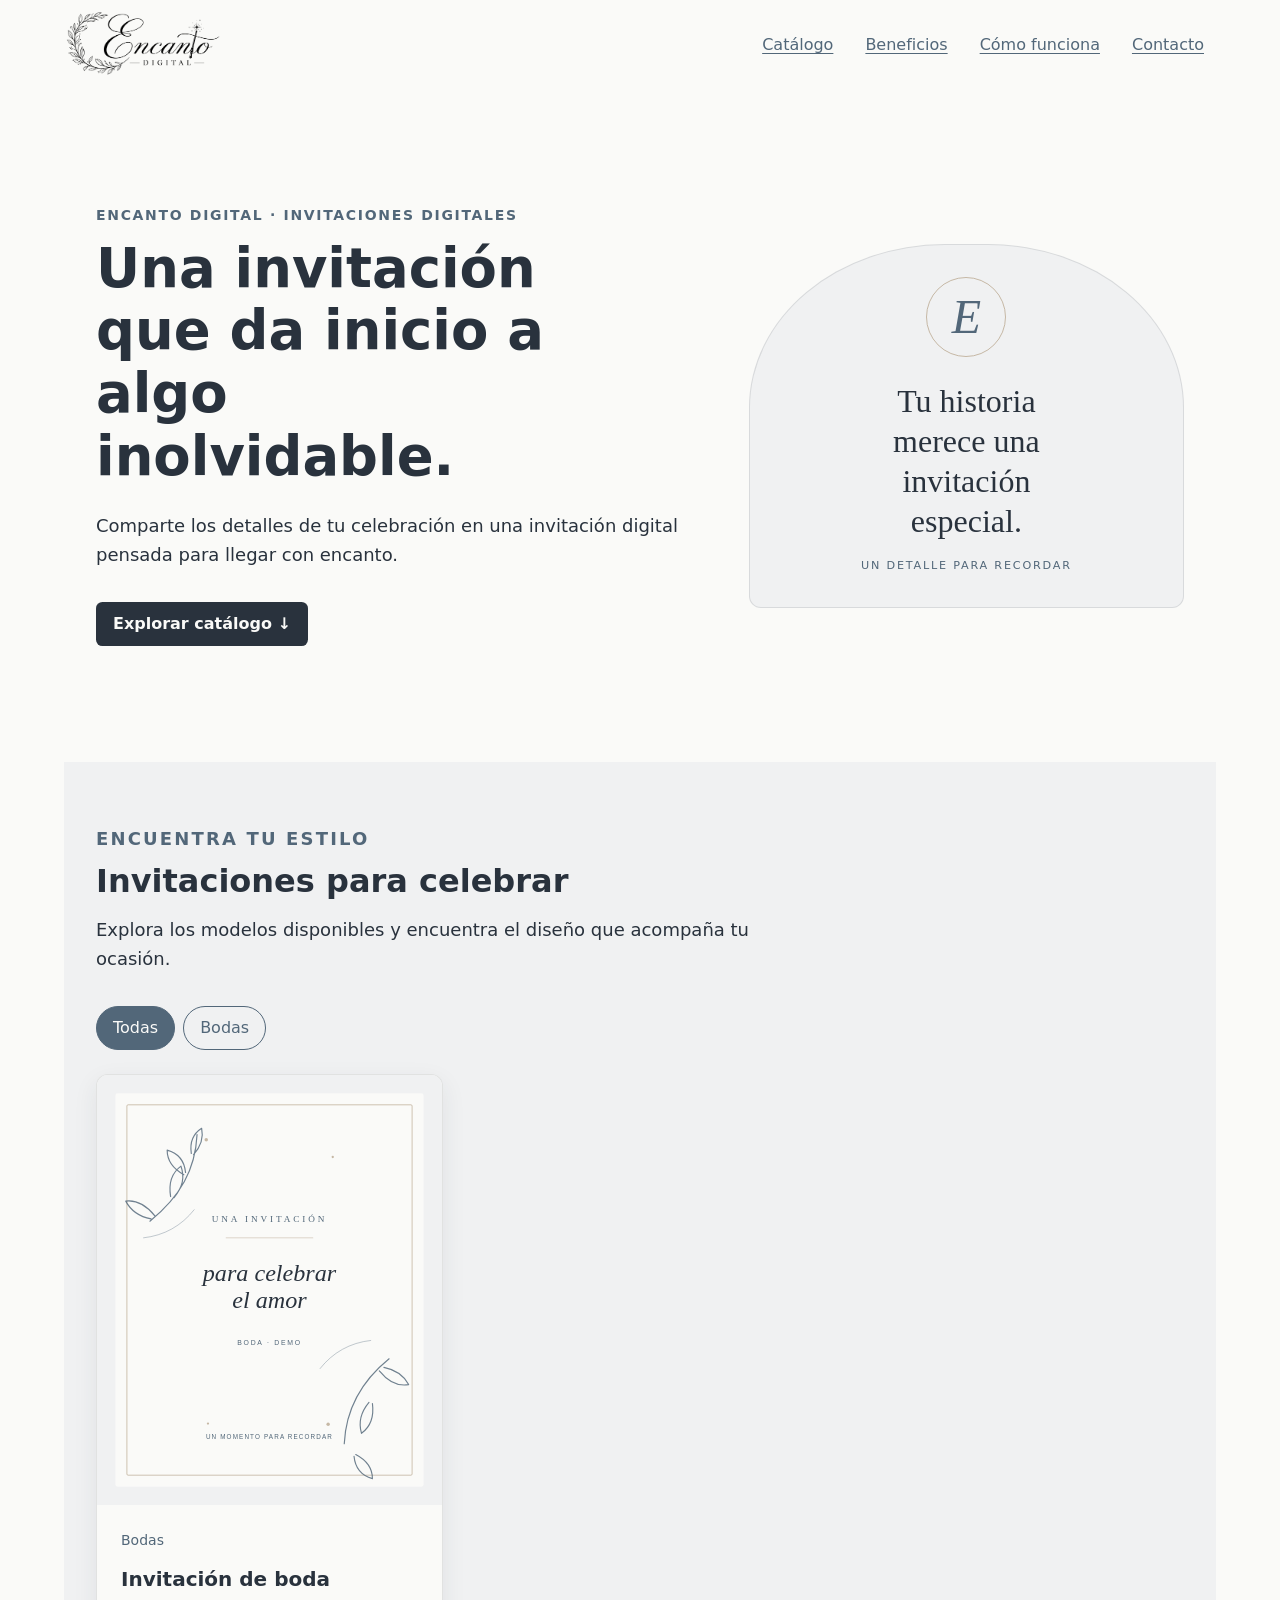
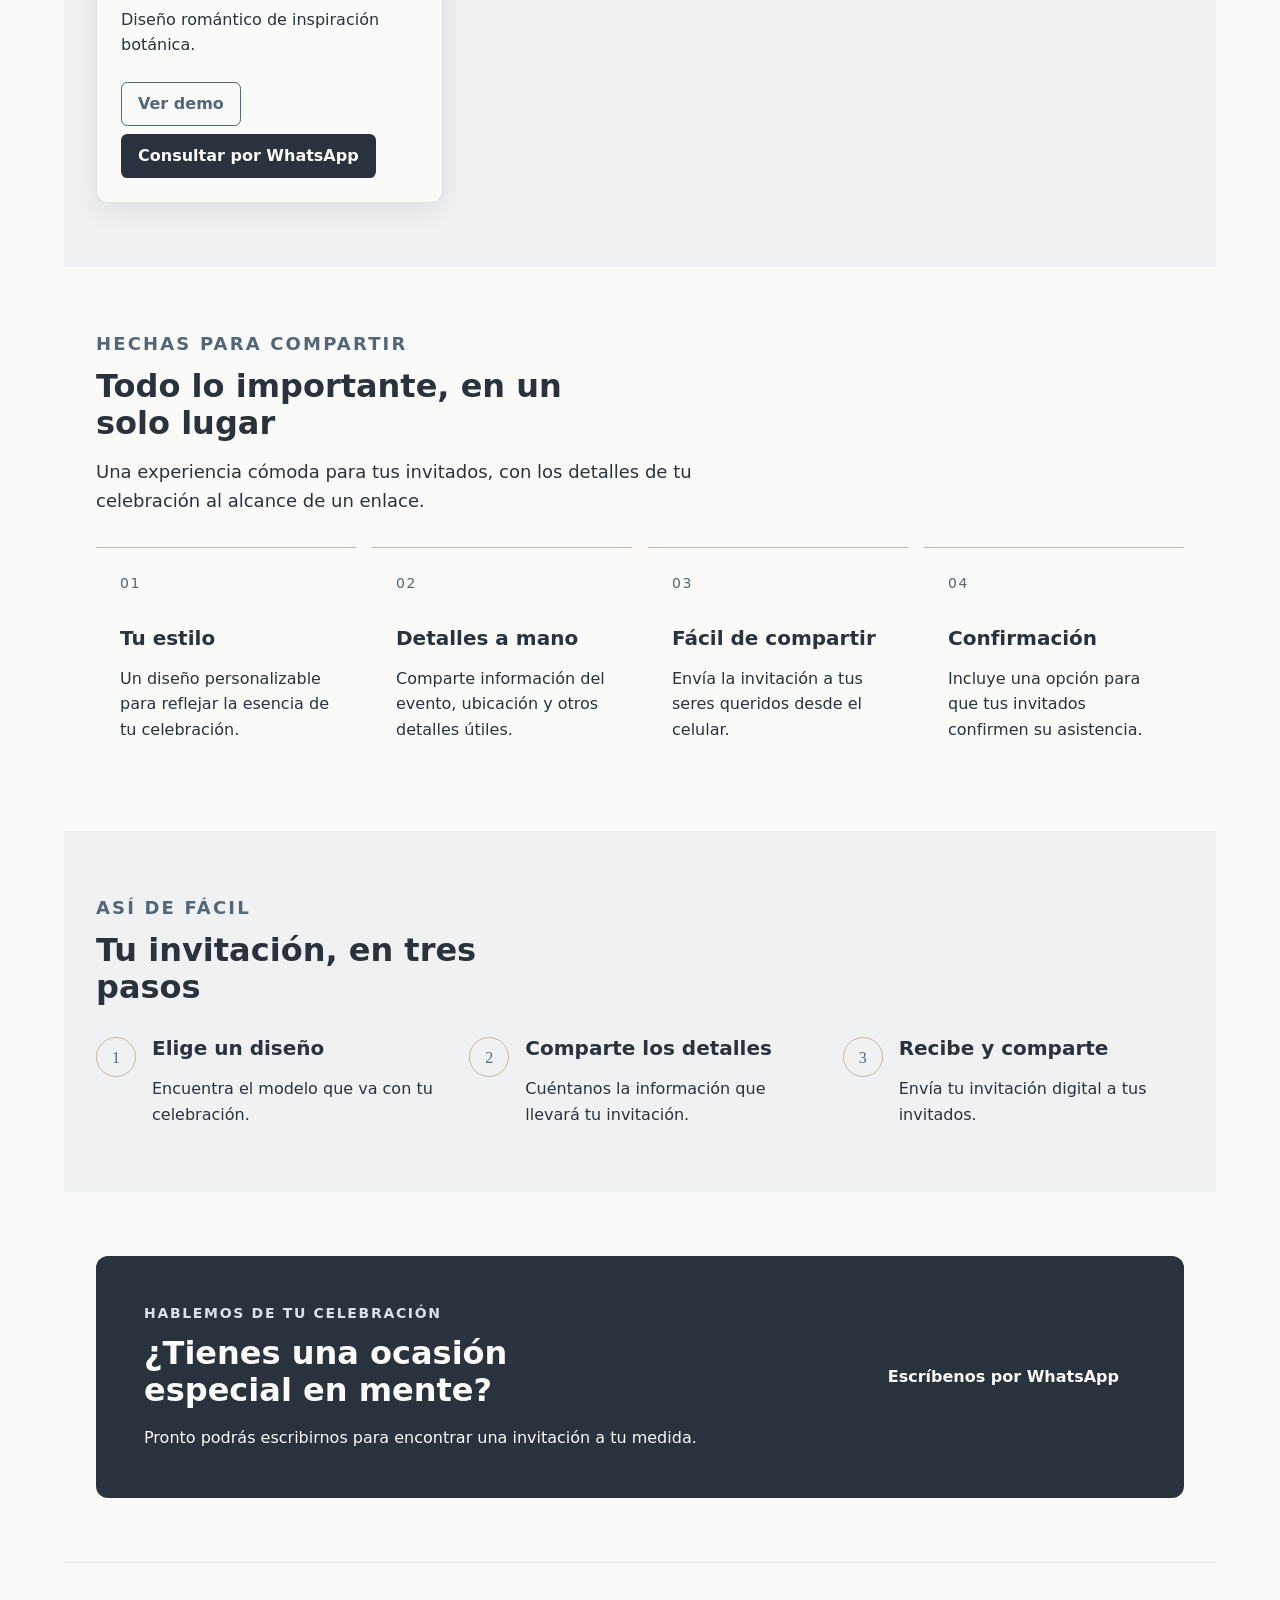
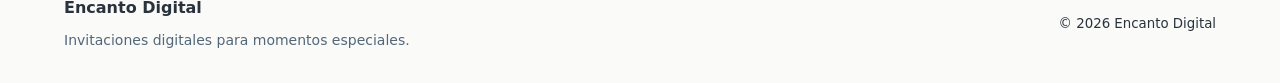
==== index.html @ cc155c66 "Add files via upload" ====
<!doctype html>
<html lang="es">
  <head>
    <meta charset="utf-8">
    <meta name="viewport" content="width=device-width, initial-scale=1">
    <meta name="description" content="Encanto Digital: invitaciones digitales para celebrar momentos especiales.">
    <meta name="theme-color" content="#FAFAF8">
    <meta property="og:type" content="website">
    <meta property="og:locale" content="es_EC">
    <meta property="og:title" content="Encanto Digital | Invitaciones digitales">
    <meta property="og:description" content="Invitaciones digitales para celebrar momentos especiales.">
    <meta name="robots" content="index,follow">
    <title>Encanto Digital | Invitaciones digitales</title>
    <link rel="stylesheet" href="css/variables.css">
    <link rel="stylesheet" href="css/styles.css">
    <link rel="stylesheet" href="css/responsive.css">
    <script src="js/catalogo.js" defer></script>
    <script src="js/app.js" defer></script>
  </head>
  <body>
    <a class="skip-link" href="#contenido">Saltar al contenido</a>
    <header class="site-header container">
      <a class="brand" href="./" aria-label="Encanto Digital, inicio">
        <img src="assets/logo/logoEncantoDigital.png" alt="Encanto Digital" width="1672" height="941">
      </a>
      <button class="menu-toggle" type="button" aria-expanded="false" aria-controls="site-navigation" hidden>
        <span class="menu-toggle__label">Menú</span>
        <span class="menu-toggle__icon" aria-hidden="true"></span>
      </button>
      <nav id="site-navigation" class="site-navigation" aria-label="Navegación principal">
        <a href="#catalogo">Catálogo</a>
        <a href="#beneficios">Beneficios</a>
        <a href="#como-funciona">Cómo funciona</a>
        <a href="#contacto">Contacto</a>
      </nav>
    </header>

    <main id="contenido">
      <section class="hero container" aria-labelledby="titulo-principal">
        <div class="hero__copy">
          <p class="eyebrow">ENCANTO DIGITAL · INVITACIONES DIGITALES</p>
          <h1 id="titulo-principal">Una invitación que da inicio a algo inolvidable.</h1>
          <p class="hero__description">Comparte los detalles de tu celebración en una invitación digital pensada para llegar con encanto.</p>
          <a class="button" href="#catalogo">Explorar catálogo <span aria-hidden="true">↓</span></a>
        </div>
        <div class="hero__note" aria-label="Diseños de invitaciones digitales">
          <span class="hero__note-mark" aria-hidden="true">E</span>
          <p>Tu historia merece una invitación especial.</p>
          <span class="hero__note-caption">UN DETALLE PARA RECORDAR</span>
        </div>
      </section>

      <section id="catalogo" class="section section--surface" aria-labelledby="titulo-catalogo">
        <div class="container">
          <div class="section-heading">
            <p class="eyebrow">ENCUENTRA TU ESTILO</p>
            <h2 id="titulo-catalogo">Invitaciones para celebrar</h2>
            <p>Explora los modelos disponibles y encuentra el diseño que acompaña tu ocasión.</p>
          </div>
          <div id="catalog-filters" class="catalog-filters" aria-label="Filtrar por categoría" hidden></div>
          <div id="catalog-grid" class="card-grid" aria-live="polite" aria-busy="false"></div>
          <p id="catalog-empty" class="empty-state" role="status" hidden></p>
        </div>
      </section>

      <section id="beneficios" class="section container" aria-labelledby="titulo-beneficios">
        <div class="section-heading">
          <p class="eyebrow">HECHAS PARA COMPARTIR</p>
          <h2 id="titulo-beneficios">Todo lo importante, en un solo lugar</h2>
          <p>Una experiencia cómoda para tus invitados, con los detalles de tu celebración al alcance de un enlace.</p>
        </div>
        <div class="benefit-grid">
          <article class="benefit-card">
            <span class="benefit-card__number" aria-hidden="true">01</span>
            <h3>Tu estilo</h3>
            <p>Un diseño personalizable para reflejar la esencia de tu celebración.</p>
          </article>
          <article class="benefit-card">
            <span class="benefit-card__number" aria-hidden="true">02</span>
            <h3>Detalles a mano</h3>
            <p>Comparte información del evento, ubicación y otros detalles útiles.</p>
          </article>
          <article class="benefit-card">
            <span class="benefit-card__number" aria-hidden="true">03</span>
            <h3>Fácil de compartir</h3>
            <p>Envía la invitación a tus seres queridos desde el celular.</p>
          </article>
          <article class="benefit-card">
            <span class="benefit-card__number" aria-hidden="true">04</span>
            <h3>Confirmación</h3>
            <p>Incluye una opción para que tus invitados confirmen su asistencia.</p>
          </article>
        </div>
      </section>

      <section id="como-funciona" class="section section--surface" aria-labelledby="titulo-proceso">
        <div class="container">
          <div class="section-heading">
            <p class="eyebrow">ASÍ DE FÁCIL</p>
            <h2 id="titulo-proceso">Tu invitación, en tres pasos</h2>
          </div>
          <ol class="steps-list">
            <li><span class="step-number">1</span><div><h3>Elige un diseño</h3><p>Encuentra el modelo que va con tu celebración.</p></div></li>
            <li><span class="step-number">2</span><div><h3>Comparte los detalles</h3><p>Cuéntanos la información que llevará tu invitación.</p></div></li>
            <li><span class="step-number">3</span><div><h3>Recibe y comparte</h3><p>Envía tu invitación digital a tus invitados.</p></div></li>
          </ol>
        </div>
      </section>

      <section id="contacto" class="contact-section container" aria-labelledby="titulo-contacto">
        <div class="contact-panel">
          <div>
            <p class="eyebrow">HABLEMOS DE TU CELEBRACIÓN</p>
            <h2 id="titulo-contacto">¿Tienes una ocasión especial en mente?</h2>
            <p>Pronto podrás escribirnos para encontrar una invitación a tu medida.</p>
          </div>
          <button id="contact-button" class="button button--light" type="button" disabled>
            WhatsApp próximamente
          </button>
        </div>
      </section>
    </main>

    <footer class="site-footer container">
      <a class="footer-brand" href="./">Encanto Digital</a>
      <p>Invitaciones digitales para momentos especiales.</p>
      <small>© <span id="current-year"></span> Encanto Digital</small>
    </footer>
  </body>
</html>
---- css/variables.css ----
:root {
  color-scheme: light;
  --color-background: #FAFAF8;
  --color-surface: #F0F1F2;
  --color-text: #29323D;
  --color-accent: #526779;
  --color-detail: #C6B8A5;

  --font-body: system-ui, -apple-system, BlinkMacSystemFont, "Segoe UI", sans-serif;
  --font-size-small: 0.875rem;
  --font-size-body: 1rem;
  --font-size-lead: 1.125rem;
  --font-size-h3: 1.25rem;
  --font-size-h2: clamp(1.5rem, 1.2rem + 1vw, 2rem);
  --font-size-h1: clamp(2rem, 1.4rem + 2.5vw, 3.5rem);
  --line-height-body: 1.6;
  --line-height-heading: 1.15;

  --space-1: 0.25rem;
  --space-2: 0.5rem;
  --space-3: 0.75rem;
  --space-4: 1rem;
  --space-6: 1.5rem;
  --space-8: 2rem;
  --space-12: 3rem;
  --space-16: 4rem;

  --content-width: 72rem;
  --content-gutter: 1.5rem;
  --radius-control: 0.4rem;
  --radius-card: 0.75rem;
  --border-subtle: 1px solid rgb(41 50 61 / 12%);
  --shadow-card: 0 0.5rem 1.5rem rgb(41 50 61 / 8%);
  --focus-ring: 0 0 0 3px var(--color-background), 0 0 0 5px var(--color-accent);
}
---- css/styles.css ----
* {
  box-sizing: border-box;
}

[hidden] {
  display: none !important;
}

html {
  scroll-behavior: smooth;
}

body {
  margin: 0;
  background: var(--color-background);
  color: var(--color-text);
  font-family: var(--font-body);
  font-size: var(--font-size-body);
  line-height: var(--line-height-body);
}

img {
  max-width: 100%;
}

h1,
h2,
h3 {
  margin: 0 0 var(--space-4);
  font-weight: 650;
  line-height: var(--line-height-heading);
}

h1 {
  font-size: var(--font-size-h1);
}

h2 {
  font-size: var(--font-size-h2);
}

h3 {
  font-size: var(--font-size-h3);
}

p {
  margin: 0 0 var(--space-4);
}

a {
  color: var(--color-accent);
  text-underline-offset: 0.18em;
}

.skip-link {
  position: absolute;
  top: 0.5rem;
  left: 0.5rem;
  z-index: 1;
  padding: var(--space-2) var(--space-3);
  transform: translateY(-160%);
  background: var(--color-text);
  color: var(--color-background);
}

.skip-link:focus {
  transform: translateY(0);
  box-shadow: var(--focus-ring);
}

.site-header,
.site-footer,
main,
.container {
  width: min(var(--content-width), calc(100% - var(--content-gutter) - var(--content-gutter)));
  margin-inline: auto;
}

.site-header {
  position: relative;
  display: flex;
  min-height: 5rem;
  align-items: center;
  justify-content: space-between;
  gap: var(--space-4);
}

.brand {
  display: inline-block;
  flex: 0 1 10rem;
  color: inherit;
  text-decoration: none;
}

.brand img {
  display: block;
  width: 100%;
  height: auto;
}

.site-header nav a {
  display: inline-block;
  padding: var(--space-2) var(--space-3);
}

.site-navigation {
  display: flex;
  align-items: center;
  gap: var(--space-2);
}

.menu-toggle {
  display: inline-flex;
  align-items: center;
  gap: var(--space-2);
}

.menu-toggle__icon,
.menu-toggle__icon::before,
.menu-toggle__icon::after {
  width: 1.15rem;
  height: 2px;
  border-radius: 2px;
  background: currentColor;
}

.menu-toggle__icon {
  position: relative;
}

.menu-toggle__icon::before,
.menu-toggle__icon::after {
  position: absolute;
  left: 0;
  content: "";
}

.menu-toggle__icon::before {
  top: -0.35rem;
}

.menu-toggle__icon::after {
  top: 0.35rem;
}

.menu-toggle[aria-expanded="true"] .menu-toggle__icon {
  background: transparent;
}

.menu-toggle[aria-expanded="true"] .menu-toggle__icon::before {
  top: 0;
  transform: rotate(45deg);
}

.menu-toggle[aria-expanded="true"] .menu-toggle__icon::after {
  top: 0;
  transform: rotate(-45deg);
}

.hero {
  display: grid;
  min-height: min(42rem, calc(100svh - 5rem));
  align-items: center;
  grid-template-columns: minmax(0, 1.15fr) minmax(16rem, 0.85fr);
  gap: clamp(var(--space-8), 8vw, var(--space-16));
  padding-block: var(--space-16);
}

.hero__copy {
  max-width: 42rem;
}

.hero h1 {
  max-width: 12ch;
  margin-bottom: var(--space-6);
}

.eyebrow {
  margin-bottom: var(--space-3);
  color: var(--color-accent);
  font-size: var(--font-size-small);
  font-weight: 700;
  letter-spacing: 0.12em;
  line-height: 1.4;
}

.hero__description {
  max-width: 38rem;
  margin-bottom: var(--space-8);
  font-size: var(--font-size-lead);
}

.hero__note {
  position: relative;
  display: grid;
  min-height: 22rem;
  align-content: center;
  justify-items: center;
  padding: var(--space-8);
  border: var(--border-subtle);
  border-radius: 45% 45% var(--radius-card) var(--radius-card);
  background: var(--color-surface);
  text-align: center;
}

.hero__note-mark {
  display: grid;
  width: 5rem;
  aspect-ratio: 1;
  place-items: center;
  margin-bottom: var(--space-6);
  border: 1px solid var(--color-detail);
  border-radius: 50%;
  color: var(--color-accent);
  font-family: Georgia, serif;
  font-size: 3rem;
  font-style: italic;
}

.hero__note p {
  max-width: 14ch;
  font-family: Georgia, serif;
  font-size: clamp(1.5rem, 1.1rem + 1.2vw, 2rem);
  line-height: 1.25;
}

.hero__note-caption {
  color: var(--color-accent);
  font-size: 0.7rem;
  letter-spacing: 0.16em;
}

.section {
  padding-block: var(--space-16);
}

.section--surface {
  background: var(--color-surface);
}

.section--surface > .container,
.contact-section {
  width: 100%;
  max-width: none;
  padding-inline: max(var(--content-gutter), calc((100% - var(--content-width)) / 2));
}

.section-heading {
  max-width: 44rem;
  margin-bottom: var(--space-8);
}

.section-heading h2,
.contact-panel h2 {
  max-width: 22ch;
}

.section-heading > p:last-child {
  max-width: 42rem;
  margin-bottom: 0;
  font-size: var(--font-size-lead);
}

.catalog-filters {
  display: flex;
  flex-wrap: wrap;
  gap: var(--space-2);
  margin-bottom: var(--space-6);
}

.filter-button {
  min-height: 2.75rem;
  padding: var(--space-2) var(--space-4);
  border: 1px solid var(--color-accent);
  border-radius: 999px;
  background: transparent;
  color: var(--color-accent);
  font: inherit;
  cursor: pointer;
}

.filter-button[aria-pressed="true"] {
  background: var(--color-accent);
  color: var(--color-background);
}

.empty-state {
  max-width: 44rem;
  margin: 0;
  padding: var(--space-8);
  border: var(--border-subtle);
  border-radius: var(--radius-card);
  background: var(--color-background);
  color: var(--color-text);
}

.benefit-grid {
  display: grid;
  grid-template-columns: repeat(4, minmax(0, 1fr));
  gap: var(--space-4);
}

.benefit-card {
  padding: var(--space-6);
  border-top: 1px solid var(--color-detail);
}

.benefit-card__number {
  display: block;
  margin-bottom: var(--space-8);
  color: var(--color-accent);
  font-size: var(--font-size-small);
  letter-spacing: 0.12em;
}

.benefit-card p,
.steps-list p {
  margin-bottom: 0;
}

.steps-list {
  display: grid;
  grid-template-columns: repeat(3, minmax(0, 1fr));
  gap: var(--space-8);
  margin: 0;
  padding: 0;
  list-style: none;
}

.steps-list li {
  display: flex;
  align-items: flex-start;
  gap: var(--space-4);
}

.step-number {
  display: grid;
  width: 2.5rem;
  flex: 0 0 2.5rem;
  aspect-ratio: 1;
  place-items: center;
  border: 1px solid var(--color-detail);
  border-radius: 50%;
  color: var(--color-accent);
  font-family: Georgia, serif;
}

.contact-section {
  padding-block: var(--space-16);
}

.contact-panel {
  display: flex;
  align-items: center;
  justify-content: space-between;
  gap: var(--space-8);
  max-width: var(--content-width);
  margin-inline: auto;
  padding: clamp(var(--space-6), 6vw, var(--space-12));
  border-radius: var(--radius-card);
  background: var(--color-text);
  color: var(--color-background);
}

.contact-panel .eyebrow {
  color: #D9E2E8;
}

.contact-panel h2 {
  font-size: var(--font-size-h2);
}

.contact-panel p:last-child {
  max-width: 38rem;
  margin-bottom: 0;
}

.button--light {
  flex: 0 0 auto;
  background: var(--color-background);
  color: var(--color-text);
}

.button--light:hover {
  background: var(--color-surface);
  color: var(--color-text);
}

.button:disabled,
button:disabled {
  cursor: not-allowed;
  opacity: 0.78;
}

.button--light:disabled {
  background: var(--color-background);
  color: var(--color-text);
  opacity: 1;
}

.card__actions {
  display: flex;
  flex-wrap: wrap;
  gap: var(--space-2);
  margin-top: var(--space-6);
}

.button--card {
  min-height: 2.75rem;
  font-size: var(--font-size-small);
}

.site-footer {
  display: grid;
  grid-template-columns: 1fr auto;
  align-items: center;
  gap: var(--space-2) var(--space-6);
  padding-block: var(--space-8);
  border-top: var(--border-subtle);
}

.footer-brand {
  color: var(--color-text);
  font-weight: 700;
  text-decoration: none;
}

.site-footer p {
  grid-column: 1;
  grid-row: 2;
  margin: 0;
  color: var(--color-accent);
  font-size: var(--font-size-small);
}

.site-footer small {
  grid-column: 2;
  grid-row: 1 / span 2;
}

.reveal-ready main > section:not(.hero) {
  opacity: 0;
  transform: translateY(0.75rem);
  transition: opacity 420ms ease, transform 420ms ease;
}

.reveal-ready main > section.is-visible {
  opacity: 1;
  transform: translateY(0);
}

main > section {
  padding-block: var(--space-12);
}

.intro {
  max-width: 42rem;
}

.intro > p,
.section-heading > p {
  font-size: var(--font-size-lead);
}

.button,
button {
  display: inline-block;
  min-height: 2.75rem;
  padding: var(--space-2) var(--space-4);
  border: 1px solid transparent;
  border-radius: var(--radius-control);
  background: var(--color-text);
  color: var(--color-background);
  font: inherit;
  font-weight: 600;
  text-decoration: none;
  cursor: pointer;
  transition: background-color 160ms ease, color 160ms ease, border-color 160ms ease;
}

.button:hover,
button:hover {
  background: var(--color-accent);
}

.button--secondary {
  border-color: var(--color-accent);
  background: transparent;
  color: var(--color-accent);
}

.button--secondary:hover {
  background: var(--color-accent);
  color: var(--color-background);
}

:where(a, button, input, select, textarea, [tabindex]):focus-visible {
  outline: none;
  box-shadow: var(--focus-ring);
}

.card-grid {
  display: grid;
  grid-template-columns: minmax(0, 1fr);
  gap: var(--space-6);
}

.card {
  overflow: hidden;
  border: var(--border-subtle);
  border-radius: var(--radius-card);
  background: var(--color-background);
  box-shadow: var(--shadow-card);
}

.card__image {
  display: block;
  width: 100%;
  height: auto;
  aspect-ratio: 4 / 5;
  object-fit: cover;
}

.card__content {
  padding: var(--space-6);
}

.card__meta {
  color: var(--color-accent);
  font-size: var(--font-size-small);
}

.site-footer {
  padding-block: var(--space-8);
}
---- css/responsive.css ----
.hero {
  min-height: auto;
  grid-template-columns: minmax(0, 1fr);
  gap: var(--space-8);
}

.hero__note {
  min-height: 17rem;
}

.benefit-grid,
.steps-list {
  grid-template-columns: minmax(0, 1fr);
}

.contact-panel {
  align-items: flex-start;
  flex-direction: column;
}

@media (max-width: 40rem) {
  .site-navigation {
    position: absolute;
    z-index: 2;
    top: calc(100% - var(--space-2));
    right: 0;
    left: 0;
    display: flex;
    align-items: stretch;
    flex-direction: column;
    gap: 0;
    padding: var(--space-2);
    border: var(--border-subtle);
    border-radius: var(--radius-control);
    background: var(--color-background);
    box-shadow: var(--shadow-card);
  }

  .site-navigation a {
    padding: var(--space-3);
  }

  .site-footer {
    grid-template-columns: 1fr;
  }

  .site-footer p,
  .site-footer small {
    grid-column: 1;
    grid-row: auto;
  }
}

@media (min-width: 40rem) {
  :root {
    --content-gutter: 2rem;
  }

  .card-grid,
  .benefit-grid,
  .steps-list {
    grid-template-columns: repeat(2, minmax(0, 1fr));
  }
}

@media (min-width: 64rem) {
  .hero {
    min-height: min(42rem, calc(100svh - 5rem));
    grid-template-columns: minmax(0, 1.15fr) minmax(16rem, 0.85fr);
    gap: clamp(var(--space-8), 8vw, var(--space-16));
  }

  .hero__note {
    min-height: 22rem;
  }

  .card-grid,
  .steps-list {
    grid-template-columns: repeat(3, minmax(0, 1fr));
  }

  .benefit-grid {
    grid-template-columns: repeat(4, minmax(0, 1fr));
  }

  .contact-panel {
    align-items: center;
    flex-direction: row;
  }
}

@media (prefers-reduced-motion: reduce) {
  html {
    scroll-behavior: auto;
  }

  *,
  *::before,
  *::after {
    scroll-behavior: auto !important;
    animation-duration: 0.01ms !important;
    transition-duration: 0.01ms !important;
  }
}
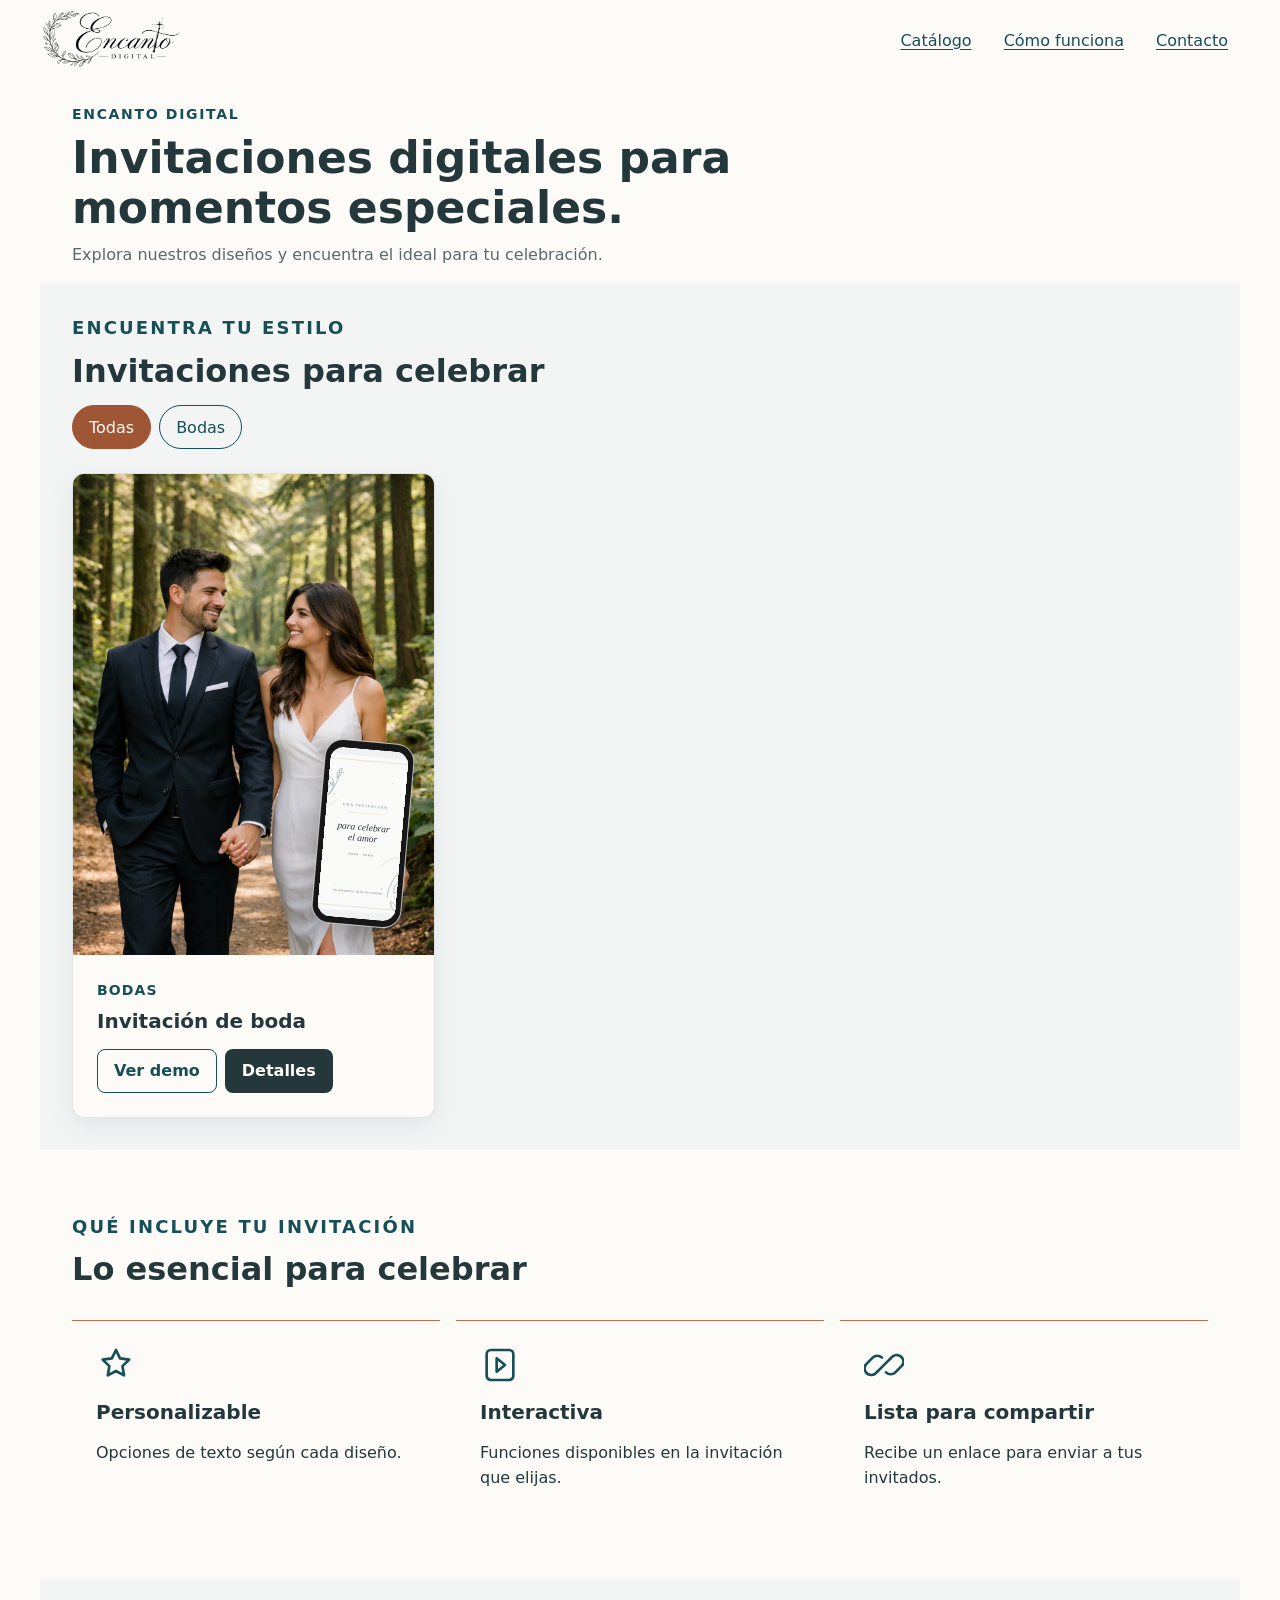
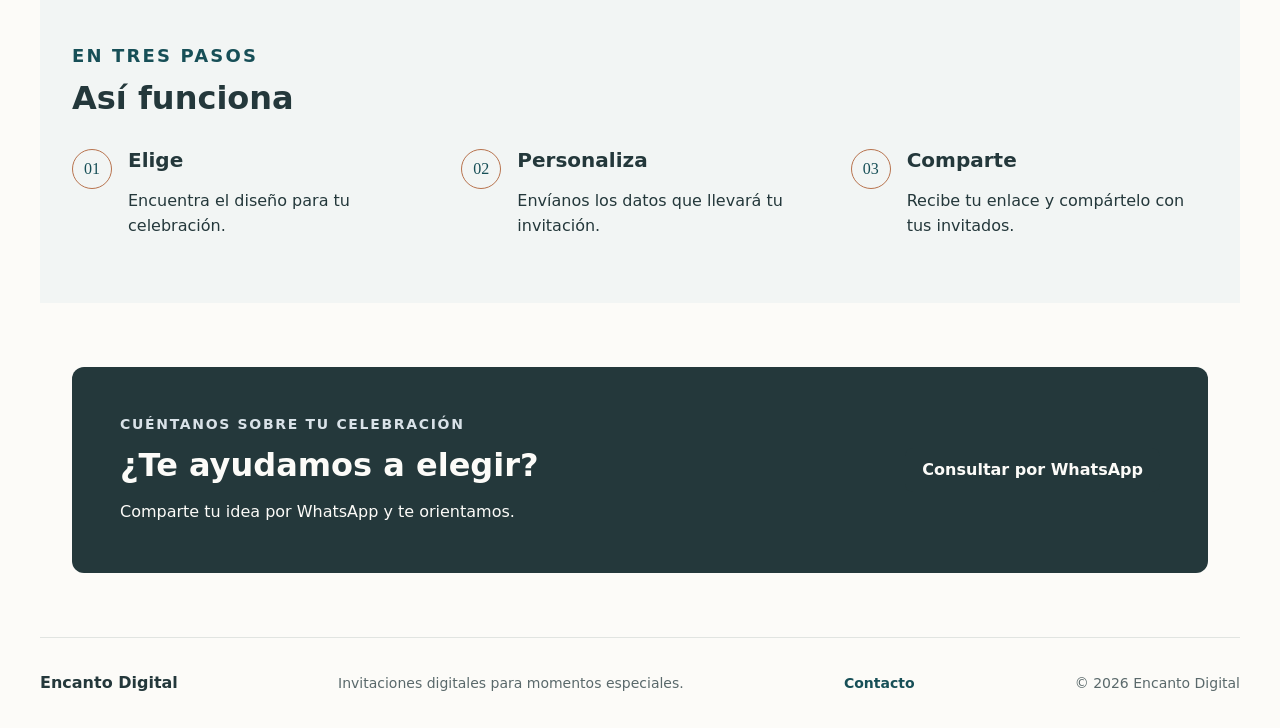
==== commit c237c6ee: "Add files via upload" ====
--- a/index.html
+++ b/index.html
@@ -4,7 +4,8 @@
     <meta charset="utf-8">
     <meta name="viewport" content="width=device-width, initial-scale=1">
     <meta name="description" content="Encanto Digital: invitaciones digitales para celebrar momentos especiales.">
-    <meta name="theme-color" content="#FAFAF8">
+    <meta name="theme-color" content="#FCFBF8">
+    <link rel="icon" type="image/png" href="assets/logo/logoEncantoDigital.png">
     <meta property="og:type" content="website">
     <meta property="og:locale" content="es_EC">
     <meta property="og:title" content="Encanto Digital | Invitaciones digitales">
@@ -29,7 +30,6 @@
       </button>
       <nav id="site-navigation" class="site-navigation" aria-label="Navegación principal">
         <a href="#catalogo">Catálogo</a>
-        <a href="#beneficios">Beneficios</a>
         <a href="#como-funciona">Cómo funciona</a>
         <a href="#contacto">Contacto</a>
       </nav>
@@ -38,15 +38,9 @@
     <main id="contenido">
       <section class="hero container" aria-labelledby="titulo-principal">
         <div class="hero__copy">
-          <p class="eyebrow">ENCANTO DIGITAL · INVITACIONES DIGITALES</p>
-          <h1 id="titulo-principal">Una invitación que da inicio a algo inolvidable.</h1>
-          <p class="hero__description">Comparte los detalles de tu celebración en una invitación digital pensada para llegar con encanto.</p>
-          <a class="button" href="#catalogo">Explorar catálogo <span aria-hidden="true">↓</span></a>
-        </div>
-        <div class="hero__note" aria-label="Diseños de invitaciones digitales">
-          <span class="hero__note-mark" aria-hidden="true">E</span>
-          <p>Tu historia merece una invitación especial.</p>
-          <span class="hero__note-caption">UN DETALLE PARA RECORDAR</span>
+          <p class="eyebrow">ENCANTO DIGITAL</p>
+          <h1 id="titulo-principal">Invitaciones digitales para momentos especiales.</h1>
+          <p class="hero__description">Explora nuestros dise&#241;os y encuentra el ideal para tu celebraci&#243;n.</p>
         </div>
       </section>
 
@@ -55,40 +49,51 @@
           <div class="section-heading">
             <p class="eyebrow">ENCUENTRA TU ESTILO</p>
             <h2 id="titulo-catalogo">Invitaciones para celebrar</h2>
-            <p>Explora los modelos disponibles y encuentra el diseño que acompaña tu ocasión.</p>
           </div>
-          <div id="catalog-filters" class="catalog-filters" aria-label="Filtrar por categoría" hidden></div>
-          <div id="catalog-grid" class="card-grid" aria-live="polite" aria-busy="false"></div>
+          <div id="catalog-filters" class="catalog-filters" aria-label="Filtrar por categoría"></div>
+          <div id="catalog-grid" class="card-grid" aria-live="polite" aria-busy="true">
+            <article class="card card--skeleton" aria-hidden="true">
+              <div class="card__media"></div>
+              <div class="card__content">
+                <span class="card-skeleton__category"></span>
+                <span class="card-skeleton__title"></span>
+                <div class="card__actions">
+                  <span class="card-skeleton__action"></span>
+                  <span class="card-skeleton__action"></span>
+                </div>
+              </div>
+            </article>
+          </div>
           <p id="catalog-empty" class="empty-state" role="status" hidden></p>
         </div>
       </section>
 
       <section id="beneficios" class="section container" aria-labelledby="titulo-beneficios">
         <div class="section-heading">
-          <p class="eyebrow">HECHAS PARA COMPARTIR</p>
-          <h2 id="titulo-beneficios">Todo lo importante, en un solo lugar</h2>
-          <p>Una experiencia cómoda para tus invitados, con los detalles de tu celebración al alcance de un enlace.</p>
+          <p class="eyebrow">QU&Eacute; INCLUYE TU INVITACI&Oacute;N</p>
+          <h2 id="titulo-beneficios">Lo esencial para celebrar</h2>
         </div>
         <div class="benefit-grid">
           <article class="benefit-card">
-            <span class="benefit-card__number" aria-hidden="true">01</span>
-            <h3>Tu estilo</h3>
-            <p>Un diseño personalizable para reflejar la esencia de tu celebración.</p>
+            <span class="benefit-card__icon" aria-hidden="true">
+              <svg viewBox="0 0 24 24" focusable="false"><path d="M12 3 14.4 8l5.5.8-4 3.9.9 5.5-4.8-2.6-4.9 2.6.9-5.5-4-3.9 5.5-.8L12 3Z"/></svg>
+            </span>
+            <h3>Personalizable</h3>
+            <p>Opciones de texto seg&uacute;n cada dise&ntilde;o.</p>
           </article>
           <article class="benefit-card">
-            <span class="benefit-card__number" aria-hidden="true">02</span>
-            <h3>Detalles a mano</h3>
-            <p>Comparte información del evento, ubicación y otros detalles útiles.</p>
+            <span class="benefit-card__icon" aria-hidden="true">
+              <svg viewBox="0 0 24 24" focusable="false"><path d="M4 5.5A2.5 2.5 0 0 1 6.5 3h11A2.5 2.5 0 0 1 20 5.5v13a2.5 2.5 0 0 1-2.5 2.5h-11A2.5 2.5 0 0 1 4 18.5v-13Z"/><path d="m10 8 5 4-5 4V8Z"/></svg>
+            </span>
+            <h3>Interactiva</h3>
+            <p>Funciones disponibles en la invitaci&oacute;n que elijas.</p>
           </article>
           <article class="benefit-card">
-            <span class="benefit-card__number" aria-hidden="true">03</span>
-            <h3>Fácil de compartir</h3>
-            <p>Envía la invitación a tus seres queridos desde el celular.</p>
-          </article>
-          <article class="benefit-card">
-            <span class="benefit-card__number" aria-hidden="true">04</span>
-            <h3>Confirmación</h3>
-            <p>Incluye una opción para que tus invitados confirmen su asistencia.</p>
+            <span class="benefit-card__icon" aria-hidden="true">
+              <svg viewBox="0 0 24 24" focusable="false"><path d="M8.5 15.5 6.8 17.2a4 4 0 0 1-5.6-5.6l4-4a4 4 0 0 1 5.6 0"/><path d="m15.5 8.5 1.7-1.7a4 4 0 0 1 5.6 5.6l-4 4a4 4 0 0 1-5.6 0"/><path d="m8 16 8-8"/></svg>
+            </span>
+            <h3>Lista para compartir</h3>
+            <p>Recibe un enlace para enviar a tus invitados.</p>
           </article>
         </div>
       </section>
@@ -96,13 +101,13 @@
       <section id="como-funciona" class="section section--surface" aria-labelledby="titulo-proceso">
         <div class="container">
           <div class="section-heading">
-            <p class="eyebrow">ASÍ DE FÁCIL</p>
-            <h2 id="titulo-proceso">Tu invitación, en tres pasos</h2>
+            <p class="eyebrow">EN TRES PASOS</p>
+            <h2 id="titulo-proceso">As&#x00ed; funciona</h2>
           </div>
           <ol class="steps-list">
-            <li><span class="step-number">1</span><div><h3>Elige un diseño</h3><p>Encuentra el modelo que va con tu celebración.</p></div></li>
-            <li><span class="step-number">2</span><div><h3>Comparte los detalles</h3><p>Cuéntanos la información que llevará tu invitación.</p></div></li>
-            <li><span class="step-number">3</span><div><h3>Recibe y comparte</h3><p>Envía tu invitación digital a tus invitados.</p></div></li>
+            <li><span class="step-number">01</span><div><h3>Elige</h3><p>Encuentra el dise&ntilde;o para tu celebraci&oacute;n.</p></div></li>
+            <li><span class="step-number">02</span><div><h3>Personaliza</h3><p>Env&iacute;anos los datos que llevar&aacute; tu invitaci&oacute;n.</p></div></li>
+            <li><span class="step-number">03</span><div><h3>Comparte</h3><p>Recibe tu enlace y comp&aacute;rtelo con tus invitados.</p></div></li>
           </ol>
         </div>
       </section>
@@ -110,20 +115,25 @@
       <section id="contacto" class="contact-section container" aria-labelledby="titulo-contacto">
         <div class="contact-panel">
           <div>
-            <p class="eyebrow">HABLEMOS DE TU CELEBRACIÓN</p>
-            <h2 id="titulo-contacto">¿Tienes una ocasión especial en mente?</h2>
-            <p>Pronto podrás escribirnos para encontrar una invitación a tu medida.</p>
+            <p class="eyebrow">CU&Eacute;NTANOS SOBRE TU CELEBRACI&Oacute;N</p>
+            <h2 id="titulo-contacto">&iquest;Te ayudamos a elegir?</h2>
+            <p>Comparte tu idea por WhatsApp y te orientamos.</p>
           </div>
           <button id="contact-button" class="button button--light" type="button" disabled>
-            WhatsApp próximamente
+            Consultar por WhatsApp
           </button>
         </div>
       </section>
-    </main>
+    </main>
+
+    <a id="whatsapp-float" class="whatsapp-float" href="#" target="_blank" rel="noopener noreferrer" aria-label="Consultar por WhatsApp" hidden>
+      <svg viewBox="0 0 32 32" focusable="false" aria-hidden="true"><path d="M16 4a11.5 11.5 0 0 0-9.9 17.4L4.5 27l5.8-1.5A11.5 11.5 0 1 0 16 4Z"/><path d="M11.2 9.8c-.3-.5-.6-.5-.9-.5h-.8c-.3 0-.7.1-1 .5-.4.4-1.3 1.3-1.3 3.1s1.3 3.6 1.5 3.8c.2.3 2.5 4.1 6.2 5.6 3.1 1.2 3.7 1 4.4.9.7-.1 2.2-.9 2.5-1.8.3-.9.3-1.6.2-1.8-.1-.2-.4-.3-.8-.5l-2.4-1.2c-.3-.1-.6-.2-.8.2-.2.3-.9 1.2-1.1 1.4-.2.2-.4.3-.8.1-.4-.2-1.6-.6-3-1.9-1.1-1-1.9-2.2-2.1-2.6-.2-.4 0-.6.2-.8l.6-.7c.2-.2.3-.4.4-.6.1-.2 0-.5 0-.7l-1-2.4Z"/></svg>
+    </a>
 
     <footer class="site-footer container">
       <a class="footer-brand" href="./">Encanto Digital</a>
       <p>Invitaciones digitales para momentos especiales.</p>
+      <a class="footer-contact" href="#contacto">Contacto</a>
       <small>© <span id="current-year"></span> Encanto Digital</small>
     </footer>
   </body>
--- a/css/variables.css
+++ b/css/variables.css
@@ -1,10 +1,15 @@
 :root {
   color-scheme: light;
-  --color-background: #FAFAF8;
-  --color-surface: #F0F1F2;
-  --color-text: #29323D;
-  --color-accent: #526779;
-  --color-detail: #C6B8A5;
+  --color-background: #FCFBF8;
+  --color-surface: #F2F5F4;
+  --color-text: #24383B;
+  --color-muted: #5A696B;
+  --color-accent: #174F57;
+  --color-detail: #B8734E;
+  --color-detail-strong: #9F5634;
+  --color-detail-soft: #E5C9BA;
+  --color-border: rgb(36 56 59 / 12%);
+  --color-accent-hover: #103D44;
 
   --font-body: system-ui, -apple-system, BlinkMacSystemFont, "Segoe UI", sans-serif;
   --font-size-small: 0.875rem;
@@ -12,7 +17,7 @@
   --font-size-lead: 1.125rem;
   --font-size-h3: 1.25rem;
   --font-size-h2: clamp(1.5rem, 1.2rem + 1vw, 2rem);
-  --font-size-h1: clamp(2rem, 1.4rem + 2.5vw, 3.5rem);
+  --font-size-h1: clamp(1.85rem, 1.45rem + 2vw, 2.75rem);
   --line-height-body: 1.6;
   --line-height-heading: 1.15;
 
@@ -25,11 +30,13 @@
   --space-12: 3rem;
   --space-16: 4rem;
 
-  --content-width: 72rem;
-  --content-gutter: 1.5rem;
-  --radius-control: 0.4rem;
+  --content-width: 75rem;
+  --content-gutter: 1.25rem;
+  --radius-control: 0.5rem;
   --radius-card: 0.75rem;
-  --border-subtle: 1px solid rgb(41 50 61 / 12%);
-  --shadow-card: 0 0.5rem 1.5rem rgb(41 50 61 / 8%);
+  --border-subtle: 1px solid var(--color-border);
+  --shadow-card: 0 0.5rem 1.5rem rgb(36 56 59 / 8%);
+  --shadow-card-hover: 0 0.8rem 2rem rgb(36 56 59 / 12%);
+  --transition-fast: 160ms ease;
   --focus-ring: 0 0 0 3px var(--color-background), 0 0 0 5px var(--color-accent);
 }
--- a/css/styles.css
+++ b/css/styles.css
@@ -79,7 +79,7 @@
 .site-header {
   position: relative;
   display: flex;
-  min-height: 5rem;
+  min-height: 4.5rem;
   align-items: center;
   justify-content: space-between;
   gap: var(--space-4);
@@ -87,7 +87,7 @@
 
 .brand {
   display: inline-block;
-  flex: 0 1 10rem;
+  flex: 0 1 9rem;
   color: inherit;
   text-decoration: none;
 }
@@ -158,21 +158,22 @@
 }
 
 .hero {
-  display: grid;
-  min-height: min(42rem, calc(100svh - 5rem));
-  align-items: center;
-  grid-template-columns: minmax(0, 1.15fr) minmax(16rem, 0.85fr);
-  gap: clamp(var(--space-8), 8vw, var(--space-16));
-  padding-block: var(--space-16);
+  display: block;
+  min-height: 0;
+  padding-block: var(--space-6) var(--space-4);
 }
 
 .hero__copy {
-  max-width: 42rem;
+  max-width: 48rem;
 }
 
 .hero h1 {
-  max-width: 12ch;
-  margin-bottom: var(--space-6);
+  max-width: 24ch;
+  margin-bottom: var(--space-2);
+}
+
+.hero .eyebrow {
+  margin-bottom: var(--space-2);
 }
 
 .eyebrow {
@@ -185,49 +186,22 @@
 }
 
 .hero__description {
-  max-width: 38rem;
-  margin-bottom: var(--space-8);
-  font-size: var(--font-size-lead);
-}
-
-.hero__note {
-  position: relative;
-  display: grid;
-  min-height: 22rem;
-  align-content: center;
-  justify-items: center;
-  padding: var(--space-8);
-  border: var(--border-subtle);
-  border-radius: 45% 45% var(--radius-card) var(--radius-card);
-  background: var(--color-surface);
-  text-align: center;
-}
-
-.hero__note-mark {
-  display: grid;
-  width: 5rem;
-  aspect-ratio: 1;
-  place-items: center;
-  margin-bottom: var(--space-6);
-  border: 1px solid var(--color-detail);
-  border-radius: 50%;
-  color: var(--color-accent);
-  font-family: Georgia, serif;
-  font-size: 3rem;
-  font-style: italic;
-}
-
-.hero__note p {
-  max-width: 14ch;
-  font-family: Georgia, serif;
-  font-size: clamp(1.5rem, 1.1rem + 1.2vw, 2rem);
-  line-height: 1.25;
-}
-
-.hero__note-caption {
-  color: var(--color-accent);
-  font-size: 0.7rem;
-  letter-spacing: 0.16em;
+  max-width: 44rem;
+  margin-bottom: 0;
+  color: var(--color-muted);
+  font-size: var(--font-size-body);
+}
+
+#catalogo {
+  padding-block: var(--space-8);
+}
+
+#catalogo .section-heading {
+  margin-bottom: var(--space-4);
+}
+
+#catalogo .section-heading h2 {
+  margin-bottom: 0;
 }
 
 .section {
@@ -266,6 +240,10 @@
   flex-wrap: wrap;
   gap: var(--space-2);
   margin-bottom: var(--space-6);
+}
+
+.catalog-filters:empty {
+  min-height: 2.75rem;
 }
 
 .filter-button {
@@ -280,7 +258,8 @@
 }
 
 .filter-button[aria-pressed="true"] {
-  background: var(--color-accent);
+  border-color: var(--color-detail-strong);
+  background: var(--color-detail-strong);
   color: var(--color-background);
 }
 
@@ -305,12 +284,23 @@
   border-top: 1px solid var(--color-detail);
 }
 
-.benefit-card__number {
-  display: block;
-  margin-bottom: var(--space-8);
-  color: var(--color-accent);
-  font-size: var(--font-size-small);
-  letter-spacing: 0.12em;
+.benefit-card__icon {
+  display: grid;
+  width: 2.5rem;
+  aspect-ratio: 1;
+  place-items: center;
+  margin-bottom: var(--space-4);
+  color: var(--color-accent);
+}
+
+.benefit-card__icon svg {
+  width: 100%;
+  height: 100%;
+  fill: none;
+  stroke: currentColor;
+  stroke-linecap: round;
+  stroke-linejoin: round;
+  stroke-width: 1.6;
 }
 
 .benefit-card p,
@@ -401,8 +391,9 @@
 .card__actions {
   display: flex;
   flex-wrap: wrap;
+  align-items: center;
   gap: var(--space-2);
-  margin-top: var(--space-6);
+  margin-top: var(--space-4);
 }
 
 .button--card {
@@ -410,10 +401,17 @@
   font-size: var(--font-size-small);
 }
 
+.button--unavailable {
+  cursor: not-allowed;
+  opacity: 0.7;
+  text-decoration: none;
+}
+
 .site-footer {
-  display: grid;
-  grid-template-columns: 1fr auto;
+  display: flex;
+  flex-wrap: wrap;
   align-items: center;
+  justify-content: space-between;
   gap: var(--space-2) var(--space-6);
   padding-block: var(--space-8);
   border-top: var(--border-subtle);
@@ -426,27 +424,57 @@
 }
 
 .site-footer p {
-  grid-column: 1;
-  grid-row: 2;
   margin: 0;
-  color: var(--color-accent);
+  color: var(--color-muted);
   font-size: var(--font-size-small);
 }
 
 .site-footer small {
-  grid-column: 2;
-  grid-row: 1 / span 2;
-}
-
-.reveal-ready main > section:not(.hero) {
-  opacity: 0;
-  transform: translateY(0.75rem);
-  transition: opacity 420ms ease, transform 420ms ease;
-}
-
-.reveal-ready main > section.is-visible {
-  opacity: 1;
-  transform: translateY(0);
+  color: var(--color-muted);
+  font-size: var(--font-size-small);
+}
+
+.footer-contact {
+  color: var(--color-accent);
+  font-size: var(--font-size-small);
+  font-weight: 650;
+  text-decoration: none;
+}
+
+.whatsapp-float {
+  position: fixed;
+  z-index: 5;
+  right: var(--space-4);
+  bottom: max(var(--space-4), env(safe-area-inset-bottom));
+  display: grid;
+  width: 3.5rem;
+  aspect-ratio: 1;
+  place-items: center;
+  border-radius: 50%;
+  background: var(--color-accent);
+  color: var(--color-background);
+  box-shadow: var(--shadow-card-hover);
+  text-decoration: none;
+  transition: background-color var(--transition-fast), transform var(--transition-fast);
+}
+
+.whatsapp-float svg {
+  width: 1.65rem;
+  height: 1.65rem;
+  fill: none;
+  stroke: currentColor;
+  stroke-linecap: round;
+  stroke-linejoin: round;
+  stroke-width: 1.5;
+}
+
+.whatsapp-float:hover {
+  transform: translateY(-0.15rem);
+  background: var(--color-accent-hover);
+}
+
+.whatsapp-float:focus-visible {
+  box-shadow: var(--focus-ring), var(--shadow-card-hover);
 }
 
 main > section {
@@ -475,12 +503,12 @@
   font-weight: 600;
   text-decoration: none;
   cursor: pointer;
-  transition: background-color 160ms ease, color 160ms ease, border-color 160ms ease;
+  transition: background-color var(--transition-fast), color var(--transition-fast), border-color var(--transition-fast);
 }
 
 .button:hover,
 button:hover {
-  background: var(--color-accent);
+  background: var(--color-accent-hover);
 }
 
 .button--secondary {
@@ -511,13 +539,67 @@
   border-radius: var(--radius-card);
   background: var(--color-background);
   box-shadow: var(--shadow-card);
+  transition: box-shadow var(--transition-fast), transform var(--transition-fast);
+}
+
+.card__media {
+  position: relative;
+  overflow: hidden;
+  aspect-ratio: 3 / 4;
+  background: var(--color-surface);
+}
+
+.card__media picture {
+  display: block;
+  width: 100%;
+  height: 100%;
 }
 
 .card__image {
   display: block;
   width: 100%;
-  height: auto;
-  aspect-ratio: 4 / 5;
+  height: 100%;
+  object-fit: cover;
+  transition: transform var(--transition-fast);
+}
+
+.card__image.is-unavailable {
+  display: none;
+}
+
+.card__phone {
+  position: absolute;
+  right: 7%;
+  bottom: 6%;
+  width: 25%;
+  aspect-ratio: 9 / 18.5;
+  padding: 0.42rem 0.3rem;
+  overflow: hidden;
+  border: 1px solid rgb(255 255 255 / 72%);
+  border-radius: 1.15rem;
+  background: #171717;
+  box-shadow: 0 0.7rem 1.8rem rgb(20 18 16 / 38%);
+  transform: rotate(5deg);
+}
+
+.card__phone::before {
+  position: absolute;
+  z-index: 1;
+  top: 0.24rem;
+  left: 50%;
+  width: 28%;
+  height: 0.22rem;
+  border-radius: 999px;
+  background: #171717;
+  content: "";
+  transform: translateX(-50%);
+}
+
+.card__phone-screen {
+  display: block;
+  width: 100%;
+  height: 100%;
+  border-radius: 0.82rem;
   object-fit: cover;
 }
 
@@ -525,11 +607,59 @@
   padding: var(--space-6);
 }
 
+.card--skeleton {
+  pointer-events: none;
+}
+
+.card-skeleton__category,
+.card-skeleton__title,
+.card-skeleton__action {
+  display: block;
+  border-radius: var(--radius-control);
+  background: var(--color-surface);
+}
+
+.card-skeleton__category {
+  width: 4rem;
+  height: 1.4rem;
+  margin-bottom: var(--space-2);
+}
+
+.card-skeleton__title {
+  width: min(75%, 13rem);
+  height: 1.45rem;
+}
+
+.card-skeleton__action {
+  width: 5.5rem;
+  height: 2.75rem;
+}
+
+.card-skeleton__action:last-child {
+  width: 5rem;
+}
+
 .card__meta {
+  margin-bottom: var(--space-2);
   color: var(--color-accent);
   font-size: var(--font-size-small);
-}
-
-.site-footer {
-  padding-block: var(--space-8);
-}
+  font-weight: 700;
+  letter-spacing: 0.08em;
+  text-transform: uppercase;
+}
+
+.invitation-card h3 {
+  margin-bottom: 0;
+}
+
+@media (hover: hover) and (pointer: fine) {
+  .card:hover {
+    transform: translateY(-0.2rem);
+    box-shadow: var(--shadow-card-hover);
+  }
+
+  .card:hover .card__image:not(.is-unavailable) {
+    transform: scale(1.025);
+  }
+}
+
--- a/css/responsive.css
+++ b/css/responsive.css
@@ -1,13 +1,3 @@
-.hero {
-  min-height: auto;
-  grid-template-columns: minmax(0, 1fr);
-  gap: var(--space-8);
-}
-
-.hero__note {
-  min-height: 17rem;
-}
-
 .benefit-grid,
 .steps-list {
   grid-template-columns: minmax(0, 1fr);
@@ -19,6 +9,55 @@
 }
 
 @media (max-width: 40rem) {
+  .whatsapp-float {
+    right: var(--space-3);
+    bottom: calc(var(--space-4) + env(safe-area-inset-bottom, 0px));
+    width: 3rem;
+  }
+
+  .detail-page {
+    padding-block: var(--space-4) var(--space-12);
+  }
+
+  .detail-hero {
+    grid-template-columns: minmax(0, 1fr);
+    gap: var(--space-6);
+    padding-bottom: var(--space-8);
+  }
+
+  .detail-hero__content h1 {
+    font-size: clamp(1.8rem, 1.4rem + 3vw, 2.5rem);
+  }
+
+  .detail-chips,
+  .detail-feature-list {
+    grid-template-columns: minmax(0, 1fr);
+  }
+
+  .detail-section {
+    padding-block: var(--space-6);
+  }
+
+  .detail-contact {
+    align-items: stretch;
+    flex-direction: column;
+    gap: var(--space-4);
+    margin-top: var(--space-6);
+  }
+
+  .detail-contact__button {
+    width: 100%;
+    text-align: center;
+  }
+
+  .catalog-filters {
+    flex-wrap: nowrap;
+    overflow-x: auto;
+    margin-inline: calc(var(--content-gutter) * -1);
+    padding: 0 var(--content-gutter) var(--space-2);
+    scrollbar-width: thin;
+  }
+
   .site-navigation {
     position: absolute;
     z-index: 2;
@@ -36,18 +75,43 @@
     box-shadow: var(--shadow-card);
   }
 
+  .card-grid {
+    gap: var(--space-3);
+  }
+
+  .card__content {
+    padding: var(--space-3);
+  }
+
+  .card__actions {
+    gap: var(--space-1);
+  }
+
+  .button--card {
+    min-height: 2.75rem;
+    padding-inline: var(--space-2);
+    font-size: 0.75rem;
+  }
+
   .site-navigation a {
     padding: var(--space-3);
   }
 
   .site-footer {
-    grid-template-columns: 1fr;
+    align-items: flex-start;
+    flex-direction: column;
   }
+}
 
-  .site-footer p,
-  .site-footer small {
-    grid-column: 1;
-    grid-row: auto;
+@media (min-width: 22.5rem) {
+  .card-grid {
+    grid-template-columns: repeat(2, minmax(0, 1fr));
+  }
+}
+
+@media (min-width: 22.5rem) and (max-width: 40rem) {
+  .card-grid:has(> .card:only-child) .card {
+    grid-column: 1 / -1;
   }
 }
 
@@ -64,23 +128,13 @@
 }
 
 @media (min-width: 64rem) {
-  .hero {
-    min-height: min(42rem, calc(100svh - 5rem));
-    grid-template-columns: minmax(0, 1.15fr) minmax(16rem, 0.85fr);
-    gap: clamp(var(--space-8), 8vw, var(--space-16));
-  }
-
-  .hero__note {
-    min-height: 22rem;
-  }
-
   .card-grid,
   .steps-list {
     grid-template-columns: repeat(3, minmax(0, 1fr));
   }
 
   .benefit-grid {
-    grid-template-columns: repeat(4, minmax(0, 1fr));
+    grid-template-columns: repeat(3, minmax(0, 1fr));
   }
 
   .contact-panel {
